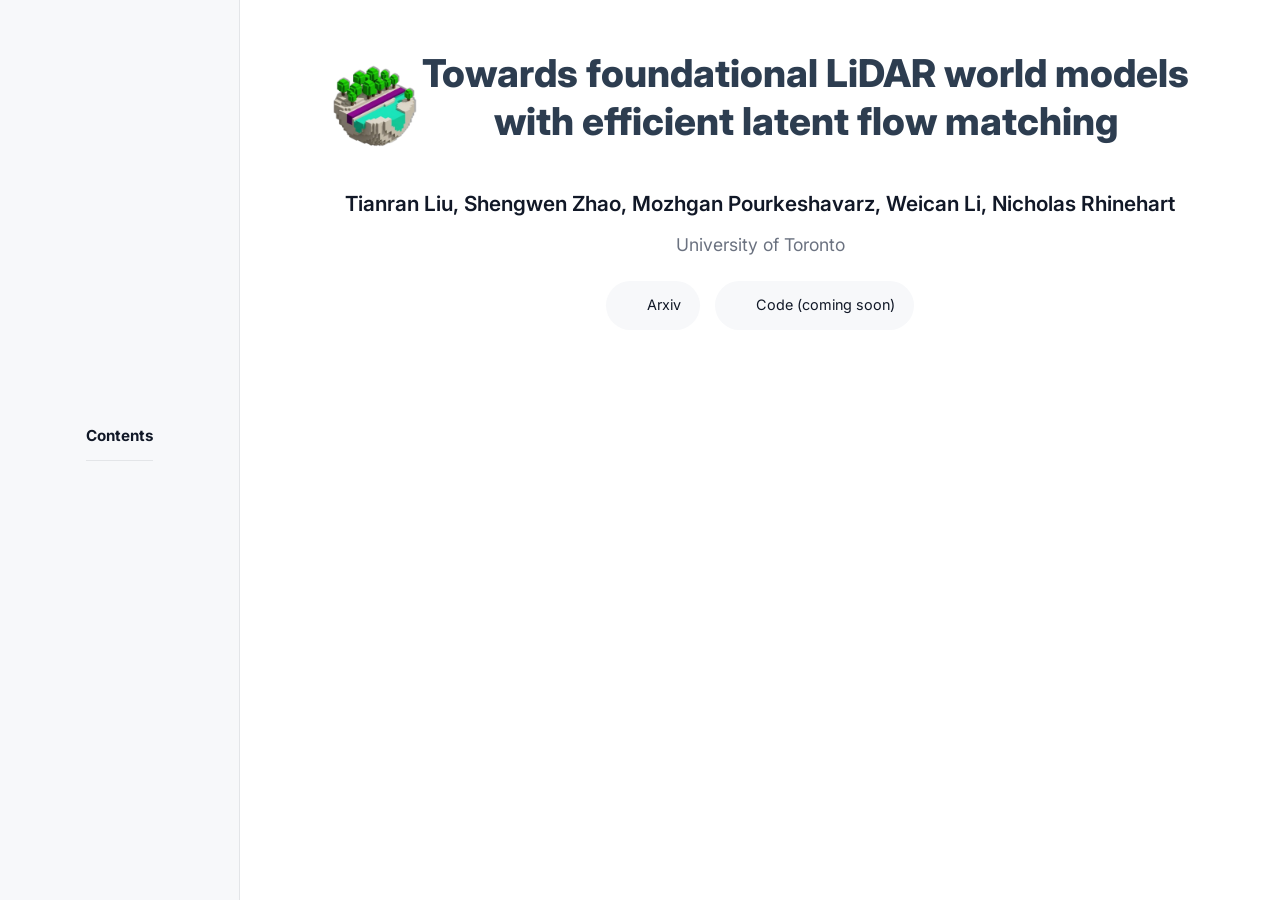
==== main.html @ 243cb0fb "Initial commits for website" ====
<!DOCTYPE html>
<html lang="en">
<head>
  <meta charset="UTF-8" />
  <meta name="viewport" content="width=device-width, initial-scale=1.0" />
  <title>Dynamic-Style Research Page</title>
  <link href="https://fonts.googleapis.com/css2?family=Inter:wght@400;500;600;700&display=swap" rel="stylesheet" />
  <style>
    /***** GIF 自适应 *****/
    .gif-table img{
      display: block;
      width: 100%;
      height: auto;
    }

    /* === 可复制 BibTeX 代码框 === */
    .code-box{
      position: relative;
      border: 1px solid var(--border-light);
      border-radius: .5rem;
      background: #f9fafb;
      padding: .1rem .1rem;
      overflow-x: auto;          /* 长行可滚动 */
      font-family: Menlo, Consolas, monospace;
      font-size: .85rem;
      line-height: 1.5;
    }

    /* 右上角复制按钮 */
    .copy-btn{
      position: absolute;
      top: .5rem;
      right: .5rem;
      padding: .25rem;
      border: none;
      background: transparent;
      cursor: pointer;
      opacity: 0;                /* 默认隐藏 */
      transition: opacity .15s;
    }

    /* 鼠标移入 code-box 时显示图标 */
    .code-box:hover .copy-btn{ opacity: 1; }

    /* 图标统一大小 */
    .copy-btn svg{ width: 18px; height: 18px; fill:#6b7280; }
    .copy-btn:hover svg{ fill:#374151; }          /* 悬停变深 */

    .hero-title{
      display:inline-flex;                /* 让 h1 + logo 同一行 */
      align-items:center;                 /* 垂直居中对齐 */
      gap:0.1rem;                           /* 标题与 logo 之间间距，可调 */
    }

    /* logo 尺寸自己定；下面示例让它与两行文字高度差不多 */
    .hero-title .logo{
      width: 90px;        /* 高度会等比缩放 */
    }

    /* ====== GIF 展示网格 ====== */
    .wide-block{
      width: 1500px;               /* 你想要的“更宽”值，可 100% / 1400px… */
      position: relative;
      left: 50%;                   /* 先移动到屏幕正中 */
      transform: translateX(-50%); /* 再往左折半，把中心对齐 */
      margin: 1.5rem 0;            /* 上下留白（可调）*/
    }

    /* 新的两列布局容器 */
    .comparison-layout{
      display: flex;
      gap: 1rem;                                 /* 左右两列之间的间距 */
      align-items: flex-start;                   /* 顶部对齐 */
      opacity: 0;                               /* 初始隐藏 */
      transition: opacity 0.5s ease-in-out;    /* 平滑淡入效果 */
    }

    /* 加载完成后显示 */
    .comparison-layout.loaded{
      opacity: 1;
    }

    /* 加载提示文字样式 */
    .loading-indicator{
      text-align: center;
      font-size: 1.1rem;
      color: #6b7280;
      margin: 2rem 0;
      opacity: 1;
      transition: opacity 0.3s ease-out;
    }

    .loading-indicator.hidden{
      opacity: 0;
    }

    /* Ground Truth 列样式 */
    .ground-truth-column{
      display: flex;
      flex-direction: column;
      gap: 0.5rem;                               /* 垂直间距 */
      border: 3px solid #22c55e;                /* 绿色边框 */
      border-radius: 0.75rem;                   /* 圆角 */
      padding: 1rem;                            /* 内边距 */
      background-color: rgba(34, 197, 94, 0.05); /* 淡绿色背景 */
      flex: 0 0 calc(25% - 0.75rem);            /* 固定宽度：与其他列相同 */
    }

    /* 比较方法网格样式 */
    .comparison-grid{
      display: grid;
      grid-template-columns: repeat(3, 1fr);     /* 3 列等宽 */
      gap: 0.5rem;                              /* 网格间距 */
      flex: 1;                                  /* 占据剩余空间 */
    }

    /* 所有 figure 的通用样式 */
    .ground-truth-column figure,
    .comparison-grid figure{
      margin: 0;                                /* 清掉默认外边距 */
      text-align: center;                       /* 让标题居中 */
      transition: transform 0.3s ease; /* 平滑过渡效果 */
      cursor: pointer;                          /* 鼠标悬停时显示手形光标 */
      border-radius: 0.75rem;                   /* 圆角边框 */
    }

    .ground-truth-column figure:hover,
    .comparison-grid figure:hover{
      transform: none;                          /* 防止整个figure缩放 */
    }

    .ground-truth-column figure:hover img,
    .comparison-grid figure:hover img{
      transform: scale(2);                   /* 悬停时只放大图片 */
    }

    .ground-truth-column img,
    .comparison-grid img{
      width: 100%;            /* 撑满列宽 */
      height: 200px;          /* 固定高度确保一致性 */
      object-fit: cover;      /* 保持宽高比并填满容器 */
      border-radius: .5rem;   /* 圆角，如果不要可删 */
      transition: transform 0.3s ease; /* 图片缩放过渡效果 */
    }

    .ground-truth-column figcaption,
    .comparison-grid figcaption{
      font-size: .9rem;
      margin-top: .4rem;
      color: #4b5563;         /* 略浅灰，可按需换 */
    }

    /* 加在原先 .comparison-grid 定义 **后面** —— 利用权重覆盖原来的 3 列 */
    .comparison-grid.two-col{
      grid-template-columns: repeat(2, 1fr);   /* 2 列 */
    }

    /* 让新网格里的 figure / img 继承同样的交互效果 */
    .comparison-grid.two-col figure{
      margin: 0;
      text-align: center;
      transition: transform .3s ease;
      cursor: pointer;
      border-radius: 0.75rem;                   /* 圆角边框 */
    }
    .comparison-grid.two-col figure:hover{
      transform: none;                          /* 防止整个figure缩放 */
    }

    .comparison-grid.two-col figure:hover img{
      transform: scale(2);                   /* 悬停时只放大图片 */
    }
    .comparison-grid.two-col img{
      width: 100%;
      height: 200px;          /* 如需自适应可改成 auto */
      object-fit: cover;
      border-radius: .5rem;
      transition: transform 0.3s ease; /* 图片缩放过渡效果 */
    }

    /* 只影响 dense-sparse 网格里的图片，不动前面 3×4 的那一组 */
    .comparison-grid.dense-sparse img{
      height: auto;           /* 让高度随宽度自适应 */
      max-height: 280px;      /* 想限制行高就设个上限，随意调 */
      object-fit: contain;    /* 完整显示，留白不用裁切 */
    }

    /* 如果想让 caption 文字离图片别太近，加一点 margin */
    .comparison-grid.dense-sparse figcaption{
      margin-bottom: 0.4rem;
    }

    /* Ground Truth 列标题的特殊样式 */
    .ground-truth-column figcaption{
      color: #16a34a;         /* 绿色标题 */
      font-weight: 600;       /* 加粗 */
    }

    .comparison-grid.dense-sparse{
      column-gap: 1.5rem;  /* 横向间距 */
      row-gap:    1.2rem;  /* 纵向间距 */
      justify-items: center;  /* 让窄 GIF 居中，不都贴左边 */
    }

    /* ------- Dense-Sparse 专属调优 ------- */
    .comparison-grid.dense-sparse{
      column-gap: .8rem;      /* 横向缩窄 */
      row-gap:    1.2rem;     /* 纵向跟上面保持 */
      max-width: 1050px;      /* 整体别撑那么宽 */
      margin: 0 auto;         /* 居中 */
    }

    /* 图片再放大一些（可自行调 320 / 360）*/
    .comparison-grid.dense-sparse img{
      max-height: 340px;      /* >280px，比例不变 */
    }

    /* —— 绿色高亮 —— */
    .comparison-grid.dense-sparse figure.gt{
      border: 3px solid #22c55e;                /* 绿色边框 */
      border-radius: 0.75rem;                   /* 圆角 */
      background-color: rgba(34, 197, 94, 0.05); /* 淡绿色背景 */
      padding: 1rem;                            /* 内边距 */
    }

    .comparison-grid.dense-sparse figure.gt img{
      border: none;                             /* 移除图片边框，改用figure边框 */
      border-radius: .5rem;                     /* 保持图片圆角 */
      background: transparent;                  /* 移除图片背景，改用figure背景 */
      transition: transform 0.3s ease;         /* 图片缩放过渡效果 */
    }

    .comparison-grid.dense-sparse figure.gt:hover{
      transform: none;                          /* 防止整个figure缩放 */
    }

    .comparison-grid.dense-sparse figure.gt:hover img{
      transform: scale(2);                   /* 悬停时只放大图片 */
    }

    .comparison-grid.dense-sparse figure.gt figcaption{
      color:#16a34a;
      font-weight:600;
    }

    /* ========= Paper meta ========= */
    .paper-meta      { text-align: center; margin-top: 0.75rem; }
    .paper-meta p    { margin: .3rem 0; }

    .btn-code { font-size: 0.9rem; }   /* 0.78rem ≈ 12.5px，可自行调 */

    .authors{
      font-size: 1.3rem;     /* 原来 1rem → 现在 ≈ 19px */
      font-weight: 600;
      line-height: 2;     /* 稍微拉开行高 */
      margin-bottom: 1rem; /* 与单位行距离 */
    }

    .affils{
      font-size: 1.1rem;     /* 原来 .85rem */
      line-height: 1.8;
      color:#6b7280;
      margin-bottom: 0.5rem; /* 与脚注、按钮之间距离 */
    }

    .paper-meta{
      margin-top: 1rem;    /* 原来 .75rem */
    }

    /* ---------- 圆角按钮 ---------- */
    .paper-links       { display: inline-flex; gap: .9rem; flex-wrap: wrap; margin-top: 1rem; }

    .paper-links .btn {            /* 让图标 + 文字水平排列 */
      display:inline-flex;
      align-items:center;
      gap:.4rem;
    }

    .icon {                        /* 控制图标大小，随意改 */
      width:1rem;
      height:1rem;
    }

    .btn{
      padding: 0.01rem 1.2rem;      /* 上下 0.25rem，左右 0.9rem */
      border-radius: 999px;       /* 继续用圆丸角 */
      background: var(--bg-light);
    }
    .btn:hover         { background: #eef1f4; }

    :root {
      --sidebar-w: 240px;
      --bg-light: #f7f8fa;
      --border-light: #e3e5e8;
      --text: #111827;
      --accent: #0070f3;
      --heading-color: #2d3d50; /* new heading color */
    }

    img.shadow {
      filter: drop-shadow(0 4px 8px rgba(0,0,0,0.12));
    }

    /* emphasis */
    .metric {
      color: #ff8b8a;
      font-weight: 700;
    }

    /* image intro*/
    .note {
      max-width: 72%;
      margin: 1rem auto;   /* 上下间距 1rem，左右居中 */
      text-align: center;
      font-size: 0.95rem;  /* 略小一点，随意调 */
      line-height: 1.6;
    }

    /* subsection */
    h3.subsection {
      text-align: center;   /* 居中 */
      font-size: 1.3rem;      /* 比默认 1.1rem 略小，你也可以用 0.95rem、0.9rem… */
      font-weight: 600;     /* 保持粗细一致 */
      margin: 1.2rem 0 0.6rem;  /* 上下间距可微调 */
      color: var(--heading-color); /* 颜色跟其他标题一致 */
    }

    /* === Reset === */
    * { box-sizing: border-box; margin: 0; padding: 0; }
    body { font-family: 'Inter', system-ui, -apple-system, 'Segoe UI', Roboto, 'Helvetica Neue', Arial, sans-serif; line-height: 1.7; color: var(--text); }
    a { color: inherit; text-decoration: none; }
    a:hover { color: var(--accent); text-decoration: underline; }

    /* === Sidebar === */
    nav {
      position: fixed; inset: 0 auto 0 0; width: var(--sidebar-w); background: var(--bg-light);
      border-right: 1px solid var(--border-light); display: flex; flex-direction: column; justify-content: center; align-items: center;
      padding: 0 1.4rem; overflow-y: auto; text-align: left;
    }
    nav h1 { font-size: 0.95rem; font-weight: 700; margin-bottom: 1rem; width: 100%; }
    nav h1::after { content: ""; display: block; width: 100%; height: 1px; background: var(--border-light); margin-top: 0.75rem; }
    nav ul { list-style: none; display: flex; flex-direction: column; gap: 0.85rem; width: 100%; }
    nav li a { font-size: 0.9rem; font-weight: 600; display: inline-block; width: 100%; }
    nav .sublist { list-style: none; margin-top: 0.5rem; padding-left: 0; display: flex; flex-direction: column; gap: 0.45rem; }
    nav .sublist li a { font-size: 0.82rem; font-weight: 400; }
    .num { margin-right: 0.3rem; font-weight: 500; }

    /* === Main === */
    main { margin-left: var(--sidebar-w); padding: 3rem 1rem 5rem; display: flex; justify-content: center; }
    .content { max-width: 1000px; width: 100%; }

    .hero { text-align: center; margin-bottom: 3rem; }
    .hero-img { width: 120px; margin: 0 auto 1.2rem; }
    .title { font-size: 2.4rem; font-weight: 800; line-height: 1.25; max-width: 900px; margin: 0 auto 1.15rem; color: var(--heading-color); } /* enlarged max-width */
    .title .gradient { background: linear-gradient(90deg, #d65adc 0%, #65c3ff 100%); -webkit-background-clip: text; -webkit-text-fill-color: transparent; }

    /* Sections */
    section { margin: 3rem 0; }
    section h2 {
      font-size: 1.65rem;
      font-weight: 700;
      margin-bottom: 1rem;
      text-align: center;
      color: var(--heading-color);
    }
    section h3 { font-size: 1.1rem; font-weight: 600; margin: 1.3rem 0 0.6rem; color: var(--heading-color); }
    img, video { width: 100%; border-radius: 0.5rem; margin: 1rem 0; }

    /* === Responsive === */
    @media (max-width: 900px) {
      nav { position: static; width: 100%; height: auto; border-right: none; border-bottom: 1px solid var(--border-light); flex-direction: row; justify-content: flex-start; align-items: center; padding: 1rem 0.8rem; }
      nav h1 { display: none; }
      nav ul { flex-direction: row; gap: 1rem; flex-wrap: wrap; }
      nav .sublist { display: none; }
      main { margin-left: 0; }
    }
    .nowrap{white-space:nowrap;}
  </style>
</head>
<body>

  <nav>
    <div>
      <h1>Contents</h1>
      <ul>
        </ul>
    </div>
  </nav>

  <main>
    <div class="content">

       <header class="hero">
        <div class="hero-title">
          <img class="logo" src="./figures/logo.png" alt="Project logo">
          <h1 class="title"><span class="nowrap">Towards foundational LiDAR world models </span><br><span class="nowrap">with efficient latent flow matching</span></h1>
        </div>

        <div class="paper-meta">
          <p class="authors">
            Tianran Liu<sup></sup>,
            Shengwen Zhao<sup></sup>,
            Mozhgan Pourkeshavarz<sup></sup>,
            Weican Li<sup></sup>,
            Nicholas Rhinehart<sup></sup>
          </p>

          <p class="affils">
            University of Toronto
          </p>

          <div class="paper-links">
            <a class="btn btn-code"  href="https://arxiv.org/abs/2506.23434" target="_blank">
              <img class="icon" src="https://cdn.jsdelivr.net/npm/simple-icons@v10/icons/arxiv.svg" alt="" />
              Arxiv
            </a>

            <a class="btn btn-code" target="_blank">
              <img class="icon" src="https://cdn.jsdelivr.net/npm/simple-icons@v10/icons/github.svg" alt="" />
              Code (coming soon)
            </a>
          </div>
        </div>
       </header>

       </div>
  </main>

</body>
</html>
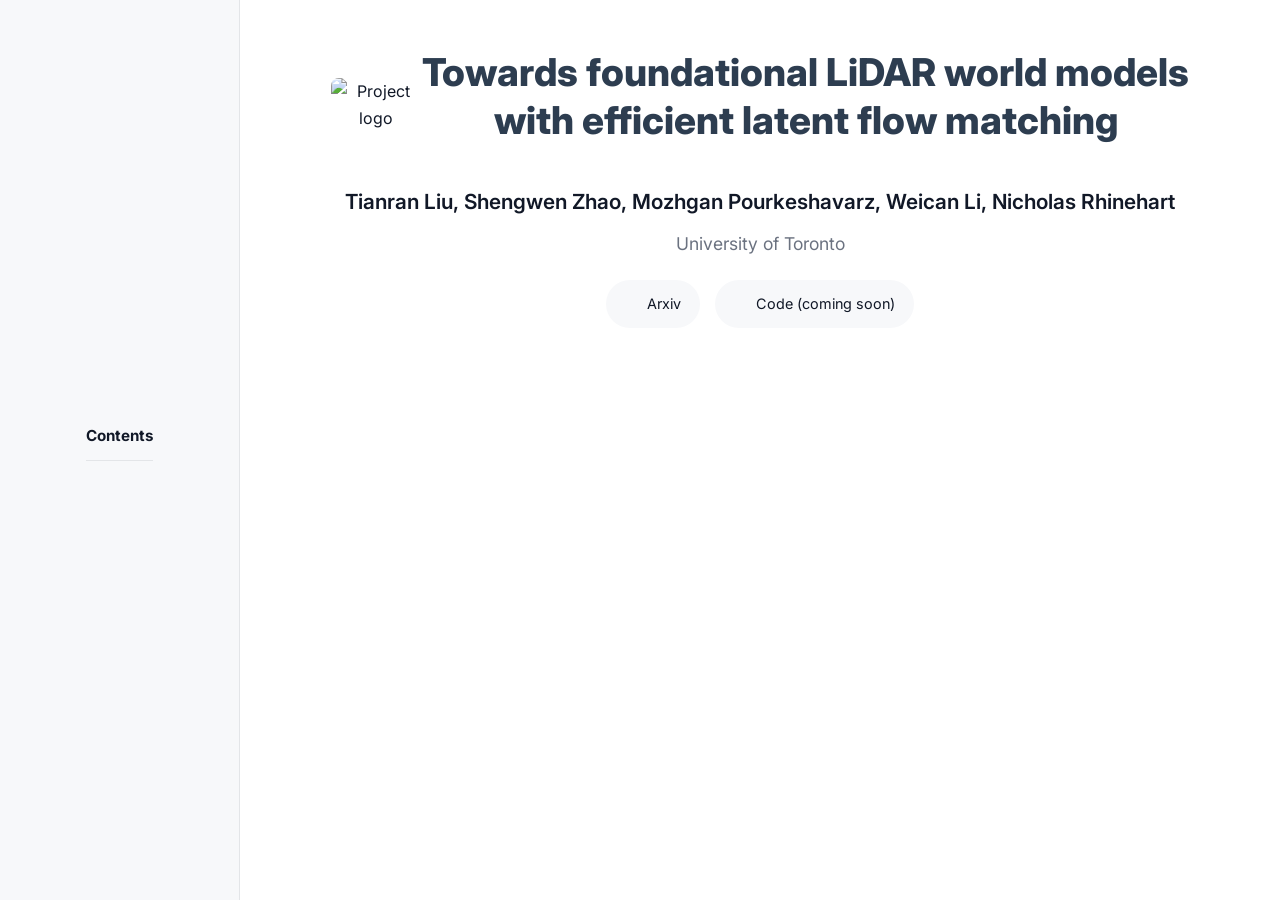
==== commit e9288759: "Change website logo path" ====
--- a/main.html
+++ b/main.html
@@ -392,7 +392,7 @@
 
        <header class="hero">
         <div class="hero-title">
-          <img class="logo" src="./figures/logo.png" alt="Project logo">
+          <img class="logo" src="/OccSim/figures/logo.png" alt="Project logo">
           <h1 class="title"><span class="nowrap">Towards foundational LiDAR world models </span><br><span class="nowrap">with efficient latent flow matching</span></h1>
         </div>
 
@@ -410,7 +410,7 @@
           </p>
 
           <div class="paper-links">
-            <a class="btn btn-code"  href="https://arxiv.org/abs/2506.23434" target="_blank">
+            <a class="btn btn-code"  href="" target="_blank">
               <img class="icon" src="https://cdn.jsdelivr.net/npm/simple-icons@v10/icons/arxiv.svg" alt="" />
               Arxiv
             </a>
